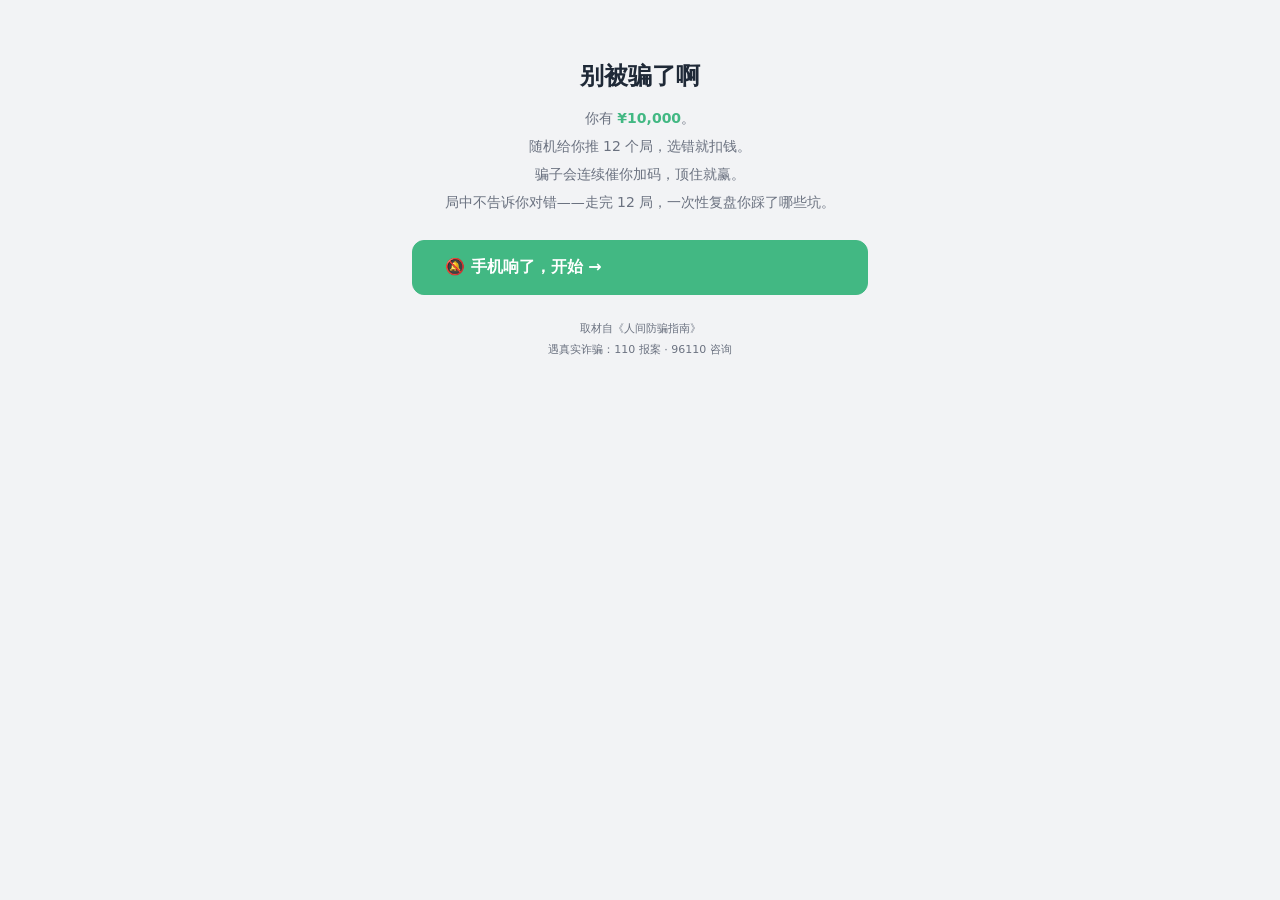
==== game/index.html @ 8ca664a3 "新增小游戏《别被骗了啊》：12 局随机防骗模拟（聊天式现场、局中不解析、结束统一复盘）；README 增加游戏模块与场景九" ====
<!DOCTYPE html>
<html lang="zh-CN">
<head>
<meta charset="UTF-8">
<meta name="viewport" content="width=device-width, initial-scale=1">
<title>别被骗了啊 · 12 次诱惑测试</title>
<link rel="stylesheet" href="css/style.css">
</head>
<body>
<div id="app"></div>
<script src="js/data.js"></script>
<script src="js/game.js"></script>
</body>
</html>
---- game/css/style.css ----
:root{
  --brand:#42b883; --brand-soft:#e7f6ef; --brand-dark:#2f8f66;
  --danger:#e5484d; --danger-soft:#fdeeee; --official:#3b82f6;
  --bg:#f2f3f5; --card:#fff; --text:#1f2937; --muted:#6b7280; --line:#e5e7eb;
  --wx:#95ec69; --wx-bubble:#fff;
}
html.dark{
  --bg:#0f1115; --card:#1a1d24; --text:#e9ecf1; --muted:#9aa3b2; --line:#2a2f3a;
  --brand-soft:#15392b; --danger-soft:#3a2224; --wx:#2f6b3f;
}
*{box-sizing:border-box;-webkit-tap-highlight-color:transparent}
body{font-family:system-ui,-apple-system,"PingFang SC","Microsoft YaHei",sans-serif;
  margin:0;background:var(--bg);color:var(--text);min-height:100vh;display:flex;justify-content:center}
#app{width:100%;max-width:480px;padding:0 12px 40px;min-height:100vh}
button{font-family:inherit;cursor:pointer}

/* 顶部 */
.topbar{position:sticky;top:0;z-index:10;background:var(--card);border:1px solid var(--line);
  border-radius:12px;padding:9px 12px;margin:10px 0;display:flex;gap:8px;font-size:13px;
  align-items:center;justify-content:space-between;box-shadow:0 2px 10px rgba(0,0,0,.05)}
.topbar b{font-variant-numeric:tabular-nums}
#themeBtn{border:1px solid var(--line);background:var(--card);color:var(--text);
  border-radius:20px;padding:5px 10px;font-size:12px}
#progress{height:4px;background:var(--line);border-radius:2px;overflow:hidden;margin:8px 0}
#progress i{display:block;height:100%;background:var(--brand);transition:width .3s}

/* 卡片 */
.card{background:var(--card);border:1px solid var(--line);border-radius:16px;padding:14px;margin:10px 0;
  box-shadow:0 2px 12px rgba(0,0,0,.05)}

/* 开始页 */
.start-hero{text-align:center;padding:30px 10px 10px}
.start-hero h1{font-size:26px;margin:0 0 6px}
.start-hero .sub{color:var(--muted);font-size:13px;line-height:1.8;margin:0}
.identity-card{background:var(--card);border:1.5px solid var(--brand);border-radius:16px;
  padding:14px;margin:14px 0;text-align:center}
.identity-card .emoji{font-size:38px}
.identity-card .name{font-weight:800;font-size:16px;margin:4px 0}
.identity-card .desc{color:var(--muted);font-size:12px;line-height:1.7}

/* 身份选择网格 */
.idgrid{display:grid;grid-template-columns:1fr 1fr;gap:10px;margin-top:10px}
.idcard{background:var(--card);border:1.5px solid var(--line);border-radius:14px;
  padding:12px 8px;cursor:pointer;text-align:center;transition:all .15s}
.idcard:hover{border-color:var(--brand);transform:translateY(-2px);box-shadow:0 6px 16px rgba(66,184,131,.18)}
.idcard .emoji{font-size:30px}
.idcard .name{font-weight:800;font-size:14px;margin:4px 0 2px}
.idcard .desc{color:var(--muted);font-size:11px;line-height:1.5}

/* 通用场景头 */
.scene-head{display:flex;align-items:center;gap:8px;padding:8px 4px;
  border-bottom:1px dashed var(--line);margin-bottom:8px}
.scene-head .ch{background:var(--brand-soft);color:var(--brand-dark);border-radius:8px;
  padding:3px 9px;font-size:12px;font-weight:700;white-space:nowrap}
.scene-head .meta{color:var(--muted);font-size:12px;flex:1;line-height:1.4}

/* 微信聊天气泡 */
.wx{background:#ededed;border-radius:10px;padding:10px;margin:8px 0;max-height:440px;overflow:hidden}
html.dark .wx{background:#15181e}
.wx-row{display:flex;gap:8px;margin:10px 0;align-items:flex-start}
.wx-row .avatar{width:34px;height:34px;border-radius:4px;flex:none;display:grid;place-items:center;
  font-size:18px;background:#fff;color:#333}
.wx-row.me{flex-direction:row-reverse}
.wx-bubble{max-width:70%;padding:9px 11px;background:var(--wx-bubble);border-radius:4px;
  font-size:14.5px;line-height:1.65;position:relative}
html.dark .wx-bubble{background:#2a2f3a;color:#e9ecf1}
.wx-row.me .wx-bubble{background:var(--wx);color:#000}
.wx-row .name{font-size:11px;color:#888;margin-bottom:3px}

/* 来电界面 */
.call{background:linear-gradient(160deg,#2c3e50,#1a2530);color:#fff;border-radius:14px;
  padding:24px 18px;margin:10px 0;text-align:center}
.call .num{font-size:22px;font-weight:700;margin:8px 0;font-variant-numeric:tabular-nums}
.call .from{font-size:13px;color:#cfd8e3}
.call .danger-tag{display:inline-block;background:#e74c3c;color:#fff;font-size:11px;
  padding:2px 8px;border-radius:4px;margin-top:6px}

/* 短信界面 */
.sms{background:#f5f5f5;border-radius:10px;padding:10px;margin:8px 0}
html.dark .sms{background:#15181e}
.sms-row{margin:8px 0;font-size:14.5px;line-height:1.6}
.sms-row .who{font-size:11px;color:#888;margin-bottom:2px}
.sms-row .b{background:#fff;border-radius:8px;padding:8px 11px;display:inline-block;max-width:92%}
html.dark .sms-row .b{background:#2a2f3a;color:#e9ecf1}

/* 直播间 */
.live{background:#1a1a1a;color:#fff;border-radius:12px;padding:12px;margin:8px 0}
.live .room{font-size:13px;color:#ff5b5b;font-weight:700}
.live .host{font-size:14px;line-height:1.6;background:rgba(255,255,255,.08);padding:8px 10px;
  border-radius:6px;margin:6px 0}
.live .danmu{font-size:12px;color:#cfd8e3;line-height:1.9;margin-top:6px}
.live .danmu span{display:inline-block;margin-right:8px}

/* 聊天窗口布局 */
.chat-wrap{display:flex;flex-direction:column;height:calc(100vh - 60px);max-width:480px;margin:0 auto}
.chat-msgs{flex:1;overflow-y:auto;padding:10px 4px;scroll-behavior:smooth}
.chat-msgs::-webkit-scrollbar{width:4px}
.chat-msgs::-webkit-scrollbar-thumb{background:var(--line);border-radius:2px}
.chat-bar{padding:10px 4px 14px;border-top:1px solid var(--line);background:var(--bg)}
.chat-bar .btn{margin:6px 0;font-size:14px;padding:11px 13px}
/* 自己发的气泡（绿色右对齐） */
.wx-row.me .wx-bubble{background:var(--brand);color:#fff}
.wx-row.me .avatar{background:var(--brand);color:#fff}
.btn{display:block;width:100%;text-align:left;padding:12px 14px;margin:8px 0;font-size:14.5px;
  line-height:1.55;border-radius:12px;border:1.5px solid var(--line);background:var(--card);
  color:var(--text);transition:all .15s}
.btn:hover{border-color:var(--brand);background:var(--brand-soft)}
.btn.primary{background:var(--brand);border-color:var(--brand);color:#fff;font-weight:700}
.btn:disabled{opacity:.5}

/* 后果提示（只显示后果，不显示对错） */
.aftermath{margin-top:10px;padding:12px;border-radius:10px;background:var(--bg);
  border-left:3px solid var(--muted);font-size:14px;line-height:1.75}
.aftermath.bad{border-left-color:var(--danger);background:var(--danger-soft)}
.aftermath.good{border-left-color:var(--brand);background:var(--brand-soft)}
.float{position:fixed;left:50%;transform:translateX(-50%);top:70px;font-weight:800;font-size:17px;
  animation:fu 1.3s ease forwards;z-index:99;pointer-events:none}
@keyframes fu{to{transform:translate(-50%,-50px);opacity:0}}

/* 结局 & 复盘 */
.badge{display:inline-block;padding:8px 20px;border-radius:12px;font-weight:800;font-size:18px;
  background:var(--brand);color:#fff;margin:6px 0}
.badge.bad{background:var(--danger)} .badge.warn{background:#d97706}
.kpis{display:grid;grid-template-columns:repeat(3,1fr);gap:8px;margin:12px 0}
.kpi{background:var(--card);border:1px solid var(--line);border-radius:10px;padding:9px 4px;text-align:center}
.kpi b{display:block;font-size:15px}
.kpi span{color:var(--muted);font-size:11px}
.rv{border-left:3px solid var(--line);background:var(--card);border-radius:0 10px 10px 0;
  padding:11px 13px;margin:10px 0;font-size:13.5px;line-height:1.75}
.rv.bad{border-left-color:var(--danger)}
.rv .ok{color:var(--brand);font-weight:700}
.rv .no{color:var(--danger);font-weight:700}
.rv .gd{color:var(--muted);font-size:12.5px;display:block;margin-top:4px}
.rv a{color:var(--official);font-size:12px;word-break:break-all}
footer{color:var(--muted);font-size:11px;text-align:center;margin-top:24px;line-height:1.9}
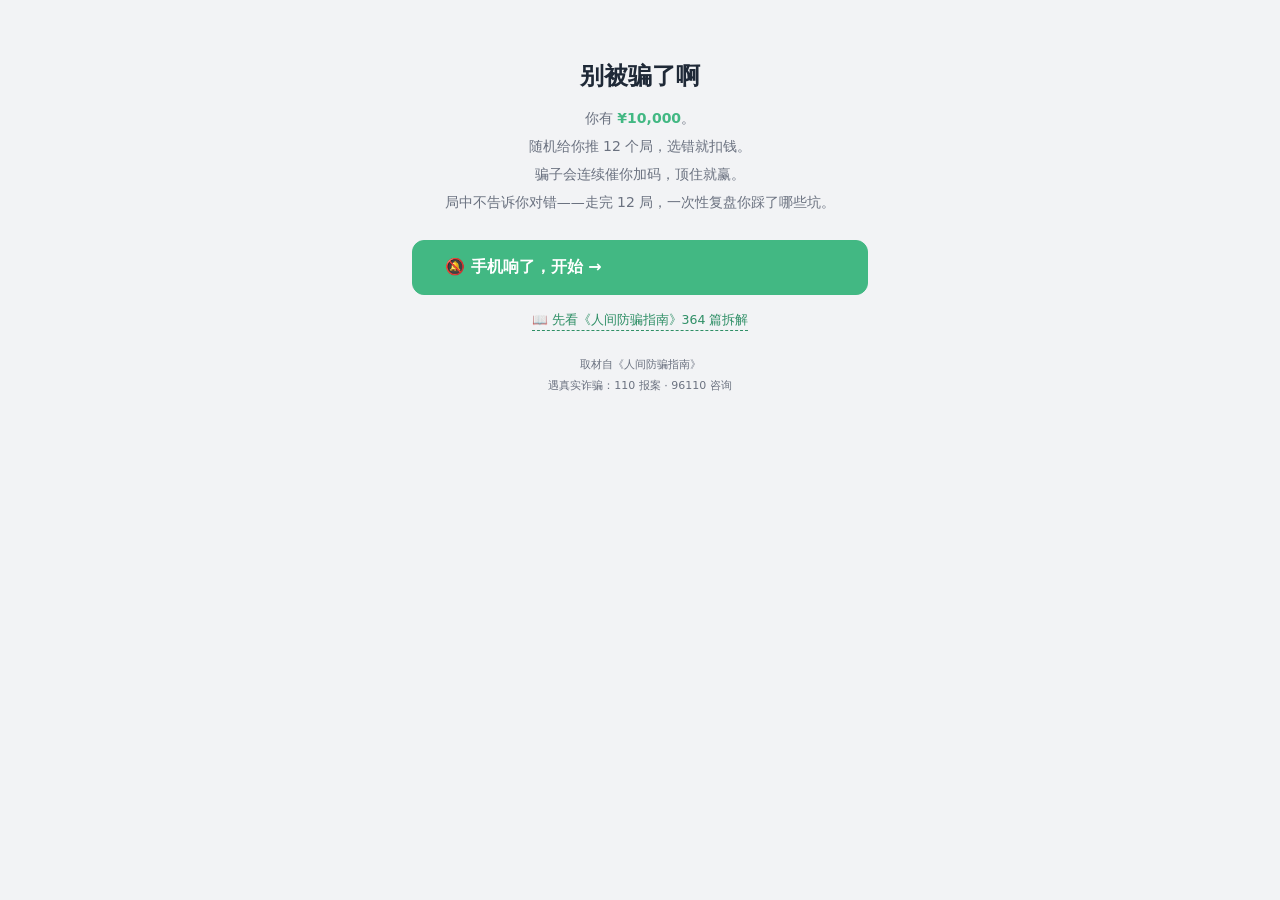
==== commit 173ba14d: "skill 改为防骗问答；首页加游戏入口与回跳；游戏每个选项一条专属回应" ====
--- a/game/index.html
+++ b/game/index.html
@@ -3,12 +3,14 @@
 <head>
 <meta charset="UTF-8">
 <meta name="viewport" content="width=device-width, initial-scale=1">
-<title>别被骗了啊 · 12 次诱惑测试</title>
+<title>别被骗了啊 · 12 个局，看你能顶住几局</title>
+<meta name="description" content="12 个真实骗局改编的聊天式防骗模拟：你只有 1 万块，选错就亏钱，局中不给答案，走完一次性复盘你踩了哪些坑。">
 <link rel="stylesheet" href="css/style.css">
 </head>
 <body>
 <div id="app"></div>
 <script src="js/data.js"></script>
+<script src="js/replies.js"></script>
 <script src="js/game.js"></script>
 </body>
 </html>
--- a/game/css/style.css
+++ b/game/css/style.css
@@ -133,3 +133,12 @@
 .rv .gd{color:var(--muted);font-size:12.5px;display:block;margin-top:4px}
 .rv a{color:var(--official);font-size:12px;word-break:break-all}
 footer{color:var(--muted);font-size:11px;text-align:center;margin-top:24px;line-height:1.9}
+
+/* 与主站互跳 */
+.topbar .top-link{color:var(--brand-dark);text-decoration:none;font-size:12px;border:1px solid var(--line);
+  border-radius:20px;padding:4px 9px;white-space:nowrap;background:var(--card)}
+.topbar .top-link:hover{border-color:var(--brand);background:var(--brand-soft)}
+.topbar button{border:1px solid var(--line);background:var(--card);border-radius:20px;padding:5px 10px;font-size:12px;color:var(--text)}
+.back-link{display:inline-block;color:var(--brand-dark);font-size:12.5px;text-decoration:none;
+  border-bottom:1px dashed currentColor;padding-bottom:1px}
+.back-link:hover{color:var(--brand);border-bottom-style:solid}
